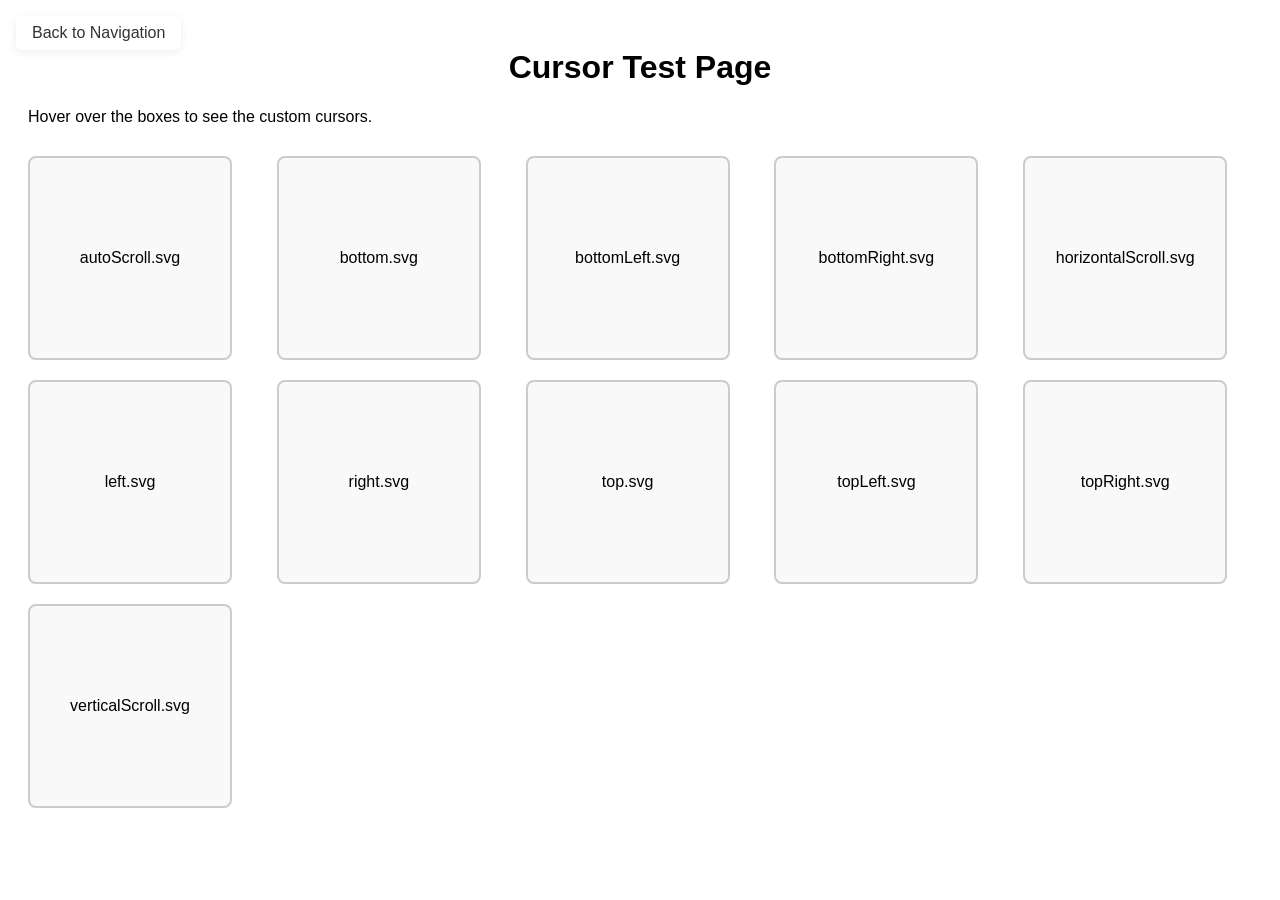
==== test/cursor-test.html @ dfef33eb "Fixed cursor image paths" ====
<!DOCTYPE html>
<html lang="en">
  <head>
    <meta charset="UTF-8" />
    <meta name="viewport" content="width=device-width, initial-scale=1.0" />
    <title>Cursor Test Page</title>
    <style>
      body {
        font-family: sans-serif;
        padding: 20px;
      }
      h1 {
        text-align: center;
      }

      nav {
        margin-bottom: 20px;
      }

      .cursor-grid {
        display: grid;
        grid-template-columns: repeat(auto-fill, minmax(200px, 1fr));
        gap: 20px;
        margin-top: 30px;
      }
      .test-box {
        width: 200px;
        height: 200px;
        border: 2px solid #ccc;
        display: flex;
        justify-content: center;
        align-items: center;
        font-size: 16px;
        background-color: #f9f9f9;
        border-radius: 8px;
        transition: background-color 0.3s;
      }
      .test-box:hover {
        background-color: #e9e9e9;
      }

      .cursor-autoScroll {
        cursor: url('../MacAutoScroll/img/autoScroll.svg'), auto;
      }
      .cursor-bottom {
        cursor: url('../MacAutoScroll/img/bottom.svg'), auto;
      }
      .cursor-bottomLeft {
        cursor: url('../MacAutoScroll/img/bottomLeft.svg'), auto;
      }
      .cursor-bottomRight {
        cursor: url('../MacAutoScroll/img/bottomRight.svg'), auto;
      }
      .cursor-horizontalScroll {
        cursor: url('../MacAutoScroll/img/horizontalScroll.svg'), auto;
      }
      .cursor-left {
        cursor: url('../MacAutoScroll/img/left.svg'), auto;
      }
      .cursor-right {
        cursor: url('../MacAutoScroll/img/right.svg'), auto;
      }
      .cursor-top {
        cursor: url('../MacAutoScroll/img/top.svg'), auto;
      }
      .cursor-topLeft {
        cursor: url('../MacAutoScroll/img/topLeft.svg'), auto;
      }
      .cursor-topRight {
        cursor: url('../MacAutoScroll/img/topRight.svg'), auto;
      }
      .cursor-verticalScroll {
        cursor: url('../MacAutoScroll/img/verticalScroll.svg'), auto;
      }
    </style>
  </head>
  <body>
    <nav>
      <a
        class="nav-link"
        href="navigation.html"
        style="
          position: fixed;
          top: 16px;
          left: 16px;
          background: #fff;
          padding: 8px 16px;
          border-radius: 6px;
          text-decoration: none;
          color: #333;
          box-shadow: 0 2px 8px rgba(0, 0, 0, 0.08);
        "
        >Back to Navigation</a
      >
    </nav>
    <h1>Cursor Test Page</h1>
    <p>Hover over the boxes to see the custom cursors.</p>

    <div class="cursor-grid">
      <div class="test-box cursor-autoScroll">autoScroll.svg</div>
      <div class="test-box cursor-bottom">bottom.svg</div>
      <div class="test-box cursor-bottomLeft">bottomLeft.svg</div>
      <div class="test-box cursor-bottomRight">bottomRight.svg</div>
      <div class="test-box cursor-horizontalScroll">horizontalScroll.svg</div>
      <div class="test-box cursor-left">left.svg</div>
      <div class="test-box cursor-right">right.svg</div>
      <div class="test-box cursor-top">top.svg</div>
      <div class="test-box cursor-topLeft">topLeft.svg</div>
      <div class="test-box cursor-topRight">topRight.svg</div>
      <div class="test-box cursor-verticalScroll">verticalScroll.svg</div>
    </div>
  </body>
</html>
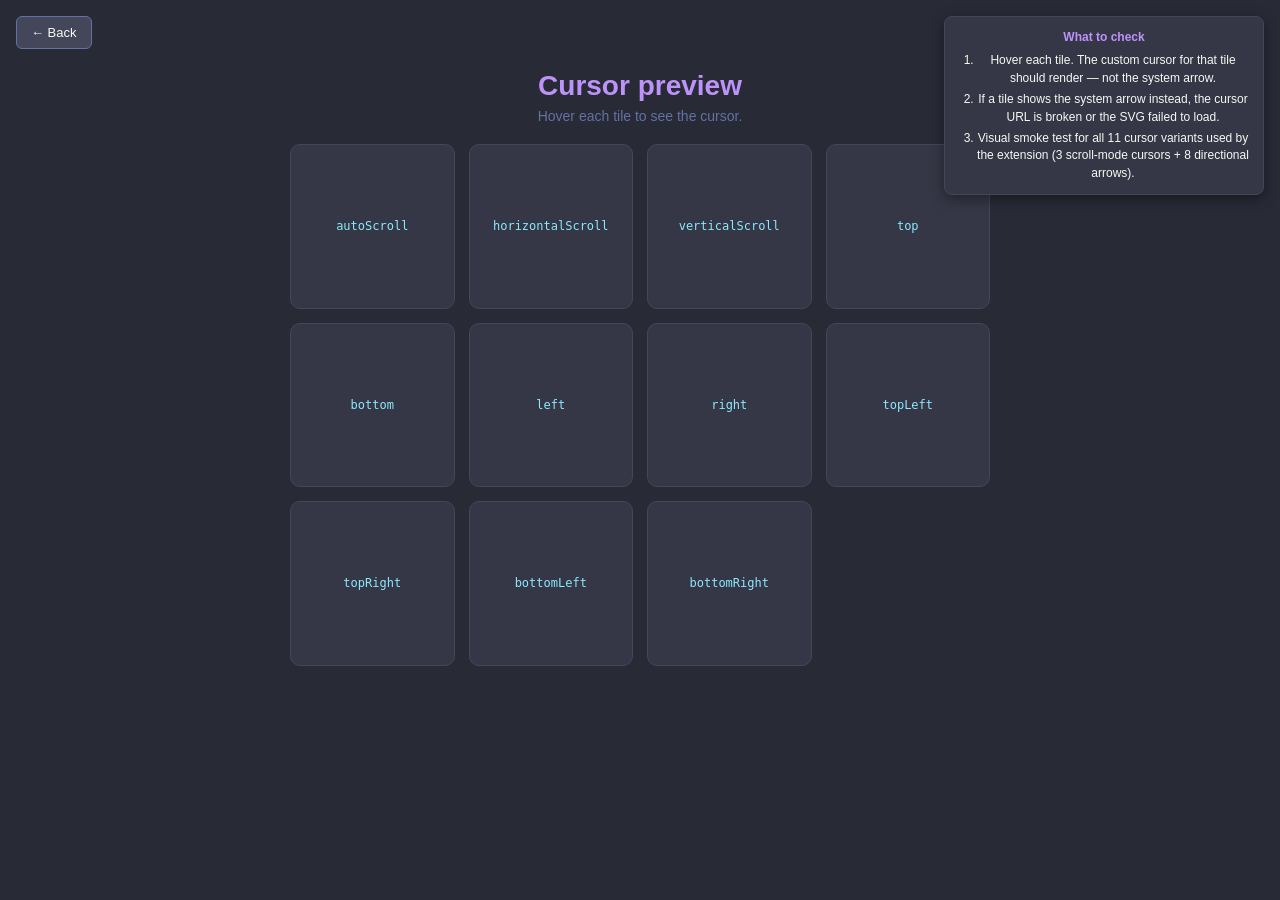
==== commit 0f96d46b: "Make complete extension overhaul to fix some quirks ## Correctness fixes  1. **Dead zone doc/code mi" ====
--- a/test/cursor-test.html
+++ b/test/cursor-test.html
@@ -3,111 +3,73 @@
   <head>
     <meta charset="UTF-8" />
     <meta name="viewport" content="width=device-width, initial-scale=1.0" />
-    <title>Cursor Test Page</title>
+    <title>Mac AutoScroll — Cursor preview</title>
+    <link rel="stylesheet" href="base.css" />
     <style>
       body {
-        font-family: sans-serif;
-        padding: 20px;
-      }
-      h1 {
+        padding: 70px 24px 64px;
         text-align: center;
       }
-
-      nav {
-        margin-bottom: 20px;
+      .grid {
+        display: grid;
+        grid-template-columns: repeat(auto-fit, minmax(150px, 1fr));
+        gap: 14px;
+        max-width: 700px;
+        margin: 0 auto;
       }
-
-      .cursor-grid {
-        display: grid;
-        grid-template-columns: repeat(auto-fill, minmax(200px, 1fr));
-        gap: 20px;
-        margin-top: 30px;
+      .target {
+        aspect-ratio: 1;
+        background: var(--d-panel);
+        border: 1px solid var(--d-line);
+        border-radius: 10px;
+        font: 12px ui-monospace, SFMono-Regular, monospace;
+        color: var(--d-cyan);
+        display: flex;
+        align-items: center;
+        justify-content: center;
       }
-      .test-box {
-        width: 200px;
-        height: 200px;
-        border: 2px solid #ccc;
-        display: flex;
-        justify-content: center;
-        align-items: center;
-        font-size: 16px;
-        background-color: #f9f9f9;
-        border-radius: 8px;
-        transition: background-color 0.3s;
-      }
-      .test-box:hover {
-        background-color: #e9e9e9;
-      }
-
-      .cursor-autoScroll {
-        cursor: url('../MacAutoScroll/img/autoScroll.svg'), auto;
-      }
-      .cursor-bottom {
-        cursor: url('../MacAutoScroll/img/bottom.svg'), auto;
-      }
-      .cursor-bottomLeft {
-        cursor: url('../MacAutoScroll/img/bottomLeft.svg'), auto;
-      }
-      .cursor-bottomRight {
-        cursor: url('../MacAutoScroll/img/bottomRight.svg'), auto;
-      }
-      .cursor-horizontalScroll {
-        cursor: url('../MacAutoScroll/img/horizontalScroll.svg'), auto;
-      }
-      .cursor-left {
-        cursor: url('../MacAutoScroll/img/left.svg'), auto;
-      }
-      .cursor-right {
-        cursor: url('../MacAutoScroll/img/right.svg'), auto;
-      }
-      .cursor-top {
-        cursor: url('../MacAutoScroll/img/top.svg'), auto;
-      }
-      .cursor-topLeft {
-        cursor: url('../MacAutoScroll/img/topLeft.svg'), auto;
-      }
-      .cursor-topRight {
-        cursor: url('../MacAutoScroll/img/topRight.svg'), auto;
-      }
-      .cursor-verticalScroll {
-        cursor: url('../MacAutoScroll/img/verticalScroll.svg'), auto;
-      }
+      .cursor-autoScroll        { cursor: url('../MacAutoScroll/img/autoScroll.svg')        11 11, auto; }
+      .cursor-horizontalScroll  { cursor: url('../MacAutoScroll/img/horizontalScroll.svg')  11 11, auto; }
+      .cursor-verticalScroll    { cursor: url('../MacAutoScroll/img/verticalScroll.svg')    11 11, auto; }
+      .cursor-top               { cursor: url('../MacAutoScroll/img/top.svg')                6  7, auto; }
+      .cursor-bottom            { cursor: url('../MacAutoScroll/img/bottom.svg')             6  7, auto; }
+      .cursor-left              { cursor: url('../MacAutoScroll/img/left.svg')               7  6, auto; }
+      .cursor-right             { cursor: url('../MacAutoScroll/img/right.svg')              7  6, auto; }
+      .cursor-topLeft           { cursor: url('../MacAutoScroll/img/topLeft.svg')            7  7, auto; }
+      .cursor-topRight          { cursor: url('../MacAutoScroll/img/topRight.svg')           7  7, auto; }
+      .cursor-bottomLeft        { cursor: url('../MacAutoScroll/img/bottomLeft.svg')         7  7, auto; }
+      .cursor-bottomRight       { cursor: url('../MacAutoScroll/img/bottomRight.svg')        7  7, auto; }
     </style>
   </head>
   <body>
-    <nav>
-      <a
-        class="nav-link"
-        href="navigation.html"
-        style="
-          position: fixed;
-          top: 16px;
-          left: 16px;
-          background: #fff;
-          padding: 8px 16px;
-          border-radius: 6px;
-          text-decoration: none;
-          color: #333;
-          box-shadow: 0 2px 8px rgba(0, 0, 0, 0.08);
-        "
-        >Back to Navigation</a
-      >
-    </nav>
-    <h1>Cursor Test Page</h1>
-    <p>Hover over the boxes to see the custom cursors.</p>
+    <a class="nav-link" href="navigation.html">← Back</a>
+    <aside class="checks">
+      <strong>What to check</strong>
+      <ol>
+        <li>Hover each tile. The custom cursor for that tile should
+            render — not the system arrow.</li>
+        <li>If a tile shows the system arrow instead, the cursor URL is
+            broken or the SVG failed to load.</li>
+        <li>Visual smoke test for all 11 cursor variants used by the
+            extension (3 scroll-mode cursors + 8 directional arrows).</li>
+      </ol>
+    </aside>
 
-    <div class="cursor-grid">
-      <div class="test-box cursor-autoScroll">autoScroll.svg</div>
-      <div class="test-box cursor-bottom">bottom.svg</div>
-      <div class="test-box cursor-bottomLeft">bottomLeft.svg</div>
-      <div class="test-box cursor-bottomRight">bottomRight.svg</div>
-      <div class="test-box cursor-horizontalScroll">horizontalScroll.svg</div>
-      <div class="test-box cursor-left">left.svg</div>
-      <div class="test-box cursor-right">right.svg</div>
-      <div class="test-box cursor-top">top.svg</div>
-      <div class="test-box cursor-topLeft">topLeft.svg</div>
-      <div class="test-box cursor-topRight">topRight.svg</div>
-      <div class="test-box cursor-verticalScroll">verticalScroll.svg</div>
+    <h1>Cursor preview</h1>
+    <p class="lede">Hover each tile to see the cursor.</p>
+
+    <div class="grid">
+      <div class="target cursor-autoScroll">autoScroll</div>
+      <div class="target cursor-horizontalScroll">horizontalScroll</div>
+      <div class="target cursor-verticalScroll">verticalScroll</div>
+      <div class="target cursor-top">top</div>
+      <div class="target cursor-bottom">bottom</div>
+      <div class="target cursor-left">left</div>
+      <div class="target cursor-right">right</div>
+      <div class="target cursor-topLeft">topLeft</div>
+      <div class="target cursor-topRight">topRight</div>
+      <div class="target cursor-bottomLeft">bottomLeft</div>
+      <div class="target cursor-bottomRight">bottomRight</div>
     </div>
   </body>
 </html>
--- a/test/base.css
+++ b/test/base.css
@@ -0,0 +1,151 @@
+:root {
+  --d-bg: #282a36;
+  --d-panel: #353746;
+  --d-line: #44475a;
+  --d-fg: #f8f8f2;
+  --d-comment: #6272a4;
+  --d-cyan: #8be9fd;
+  --d-green: #50fa7b;
+  --d-orange: #ffb86c;
+  --d-pink: #ff79c6;
+  --d-purple: #bd93f9;
+  --d-red: #ff5555;
+  --d-yellow: #f1fa8c;
+}
+
+* {
+  box-sizing: border-box;
+}
+
+html,
+body {
+  margin: 0;
+  padding: 0;
+  background: var(--d-bg);
+  color: var(--d-fg);
+  font-family: -apple-system, BlinkMacSystemFont, 'Segoe UI',
+    'Helvetica Neue', sans-serif;
+  font-size: 14px;
+}
+
+h1 {
+  color: var(--d-purple);
+  margin: 0 0 6px;
+}
+
+h2 {
+  color: var(--d-pink);
+  margin: 24px 0 10px;
+  font-size: 16px;
+  text-transform: uppercase;
+  letter-spacing: 0.04em;
+}
+
+p.lede {
+  color: var(--d-comment);
+  margin: 0 auto 20px;
+  max-width: 600px;
+}
+
+.container {
+  max-width: 720px;
+  margin: 0 auto;
+}
+
+.center {
+  text-align: center;
+}
+
+.nav-link {
+  position: fixed;
+  top: 16px;
+  left: 16px;
+  z-index: 11;
+  display: inline-block;
+  padding: 8px 14px;
+  background: var(--d-line);
+  color: var(--d-fg);
+  border: 1px solid var(--d-comment);
+  border-radius: 6px;
+  text-decoration: none;
+  font-size: 13px;
+}
+
+.nav-link:hover {
+  background: var(--d-comment);
+}
+
+.checks {
+  position: fixed;
+  top: 16px;
+  right: 16px;
+  max-width: 320px;
+  z-index: 10;
+  background: var(--d-panel);
+  color: var(--d-fg);
+  border: 1px solid var(--d-line);
+  border-radius: 8px;
+  padding: 12px 14px;
+  font-size: 12px;
+  line-height: 1.45;
+  box-shadow: 0 4px 14px rgba(0, 0, 0, 0.4);
+}
+
+.checks strong {
+  color: var(--d-purple);
+  display: block;
+  margin-bottom: 6px;
+}
+
+.checks ol {
+  margin: 0;
+  padding-left: 18px;
+}
+
+.checks li + li {
+  margin-top: 4px;
+}
+
+.checks code {
+  background: var(--d-line);
+  color: var(--d-yellow);
+  padding: 1px 4px;
+  border-radius: 3px;
+  font-size: 11px;
+}
+
+.btn {
+  font: inherit;
+  padding: 8px 14px;
+  border: 1px solid var(--d-comment);
+  background: var(--d-line);
+  color: var(--d-fg);
+  border-radius: 6px;
+  cursor: pointer;
+}
+
+.btn:hover {
+  background: var(--d-comment);
+}
+
+.btn-accent {
+  border-color: var(--d-purple);
+  color: var(--d-purple);
+}
+
+.btn-accent:hover {
+  background: var(--d-purple);
+  color: var(--d-bg);
+}
+
+.mono {
+  font-family: ui-monospace, SFMono-Regular, Menlo, monospace;
+}
+
+a.inline {
+  color: var(--d-cyan);
+}
+
+.scroll-tall {
+  height: 1200px;
+}
